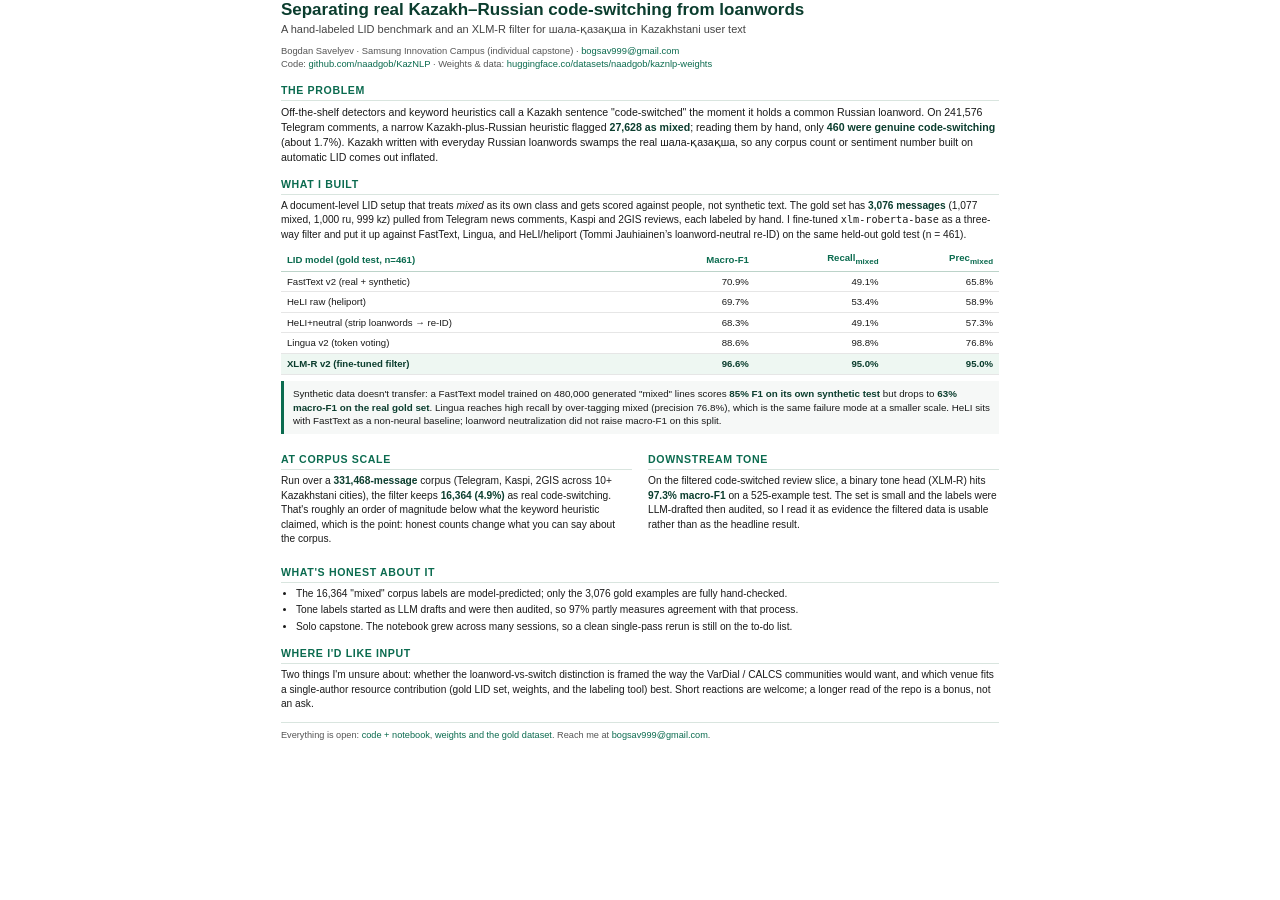
==== docs/outreach/onepager/KazNLP_onepager.html @ 7058fb1e "Add HeLI/heliport LID baseline and sync EN/RU docs. Wire Tommi-style loanword re-ID into main.ipynb " ====
<!DOCTYPE html>
<html lang="en">
<head>
<meta charset="utf-8">
<title>Separating real Kazakh–Russian code-switching from loanwords</title>
<style>
  @page { size: A4; margin: 14mm 15mm; }
  * { box-sizing: border-box; }
  html, body { margin: 0; padding: 0; }
  body {
    font-family: "Segoe UI", "Helvetica Neue", Arial, sans-serif;
    color: #1a1a1a;
    font-size: 10.2px;
    line-height: 1.42;
  }
  .sheet { max-width: 190mm; margin: 0 auto; }
  h1 { font-size: 17px; margin: 0 0 2px; line-height: 1.2; color: #0b3d2e; }
  .sub { font-size: 11px; color: #444; margin: 0 0 6px; }
  .meta { font-size: 9.4px; color: #555; margin: 0 0 10px; }
  .meta a { color: #0b6b4f; text-decoration: none; }
  h2 { font-size: 10.6px; text-transform: uppercase; letter-spacing: .06em;
       color: #0b6b4f; margin: 12px 0 4px; border-bottom: 1px solid #d9e5df; padding-bottom: 2px; }
  p { margin: 0 0 6px; }
  .lead { font-size: 10.6px; }
  strong { color: #0b3d2e; }
  table { width: 100%; border-collapse: collapse; margin: 4px 0 6px; font-size: 9.6px; }
  th, td { padding: 3px 6px; text-align: right; border-bottom: 1px solid #e6e6e6; }
  th:first-child, td:first-child { text-align: left; }
  thead th { color: #0b6b4f; border-bottom: 1px solid #bcd3c9; }
  tr.best td { background: #eef7f2; font-weight: 600; color: #0b3d2e; }
  .callout { background: #f6f8f7; border-left: 3px solid #0b6b4f; padding: 6px 9px; margin: 6px 0; font-size: 9.8px; }
  .cols { display: flex; gap: 16px; }
  .cols > div { flex: 1; }
  ul { margin: 2px 0 6px; padding-left: 15px; }
  li { margin-bottom: 2px; }
  .foot { margin-top: 10px; border-top: 1px solid #d9e5df; padding-top: 6px; font-size: 9.2px; color: #555; }
  .foot a { color: #0b6b4f; text-decoration: none; }
</style>
</head>
<body>
<div class="sheet">

  <h1>Separating real Kazakh–Russian code-switching from loanwords</h1>
  <p class="sub">A hand-labeled LID benchmark and an XLM-R filter for шала-қазақша in Kazakhstani user text</p>
  <p class="meta">
    Bogdan Savelyev · Samsung Innovation Campus (individual capstone) ·
    <a href="mailto:bogsav999@gmail.com">bogsav999@gmail.com</a><br>
    Code: <a href="https://github.com/naadgob/KazNLP">github.com/naadgob/KazNLP</a> ·
    Weights &amp; data: <a href="https://huggingface.co/datasets/naadgob/kaznlp-weights">huggingface.co/datasets/naadgob/kaznlp-weights</a>
  </p>

  <h2>The problem</h2>
  <p class="lead">
    Off-the-shelf detectors and keyword heuristics call a Kazakh sentence "code-switched" the moment it holds a common
    Russian loanword. On 241,576 Telegram comments, a narrow Kazakh-plus-Russian heuristic flagged
    <strong>27,628 as mixed</strong>; reading them by hand, only <strong>460 were genuine code-switching</strong> (about 1.7%).
    Kazakh written with everyday Russian loanwords swamps the real шала-қазақша, so any corpus count or sentiment
    number built on automatic LID comes out inflated.
  </p>

  <h2>What I built</h2>
  <p>
    A document-level LID setup that treats <em>mixed</em> as its own class and gets scored against people, not synthetic text.
    The gold set has <strong>3,076 messages</strong> (1,077 mixed, 1,000 ru, 999 kz) pulled from Telegram news comments,
    Kaspi and 2GIS reviews, each labeled by hand. I fine-tuned <code>xlm-roberta-base</code> as a three-way filter and put it
    up against FastText, Lingua, and HeLI/heliport (Tommi Jauhiainen’s loanword-neutral re-ID) on the same held-out gold test (n = 461).
  </p>

  <table>
    <thead>
      <tr><th>LID model (gold test, n=461)</th><th>Macro-F1</th><th>Recall<sub>mixed</sub></th><th>Prec<sub>mixed</sub></th></tr>
    </thead>
    <tbody>
      <tr><td>FastText v2 (real + synthetic)</td><td>70.9%</td><td>49.1%</td><td>65.8%</td></tr>
      <tr><td>HeLI raw (heliport)</td><td>69.7%</td><td>53.4%</td><td>58.9%</td></tr>
      <tr><td>HeLI+neutral (strip loanwords → re-ID)</td><td>68.3%</td><td>49.1%</td><td>57.3%</td></tr>
      <tr><td>Lingua v2 (token voting)</td><td>88.6%</td><td>98.8%</td><td>76.8%</td></tr>
      <tr class="best"><td>XLM-R v2 (fine-tuned filter)</td><td>96.6%</td><td>95.0%</td><td>95.0%</td></tr>
    </tbody>
  </table>

  <div class="callout">
    Synthetic data doesn't transfer: a FastText model trained on 480,000 generated "mixed" lines scores
    <strong>85% F1 on its own synthetic test</strong> but drops to <strong>63% macro-F1 on the real gold set</strong>.
    Lingua reaches high recall by over-tagging mixed (precision 76.8%), which is the same failure mode at a smaller scale.
    HeLI sits with FastText as a non-neural baseline; loanword neutralization did not raise macro-F1 on this split.
  </div>

  <div class="cols">
    <div>
      <h2>At corpus scale</h2>
      <p>
        Run over a <strong>331,468-message</strong> corpus (Telegram, Kaspi, 2GIS across 10+ Kazakhstani cities), the filter
        keeps <strong>16,364 (4.9%)</strong> as real code-switching. That's roughly an order of magnitude below what the
        keyword heuristic claimed, which is the point: honest counts change what you can say about the corpus.
      </p>
    </div>
    <div>
      <h2>Downstream tone</h2>
      <p>
        On the filtered code-switched review slice, a binary tone head (XLM-R) hits <strong>97.3% macro-F1</strong> on a
        525-example test. The set is small and the labels were LLM-drafted then audited, so I read it as evidence the
        filtered data is usable rather than as the headline result.
      </p>
    </div>
  </div>

  <h2>What's honest about it</h2>
  <ul>
    <li>The 16,364 "mixed" corpus labels are model-predicted; only the 3,076 gold examples are fully hand-checked.</li>
    <li>Tone labels started as LLM drafts and were then audited, so 97% partly measures agreement with that process.</li>
    <li>Solo capstone. The notebook grew across many sessions, so a clean single-pass rerun is still on the to-do list.</li>
  </ul>

  <h2>Where I'd like input</h2>
  <p>
    Two things I'm unsure about: whether the loanword-vs-switch distinction is framed the way the VarDial / CALCS
    communities would want, and which venue fits a single-author resource contribution (gold LID set, weights, and the
    labeling tool) best. Short reactions are welcome; a longer read of the repo is a bonus, not an ask.
  </p>

  <div class="foot">
    Everything is open: <a href="https://github.com/naadgob/KazNLP">code + notebook</a>,
    <a href="https://huggingface.co/datasets/naadgob/kaznlp-weights">weights and the gold dataset</a>.
    Reach me at <a href="mailto:bogsav999@gmail.com">bogsav999@gmail.com</a>.
  </div>

</div>
</body>
</html>
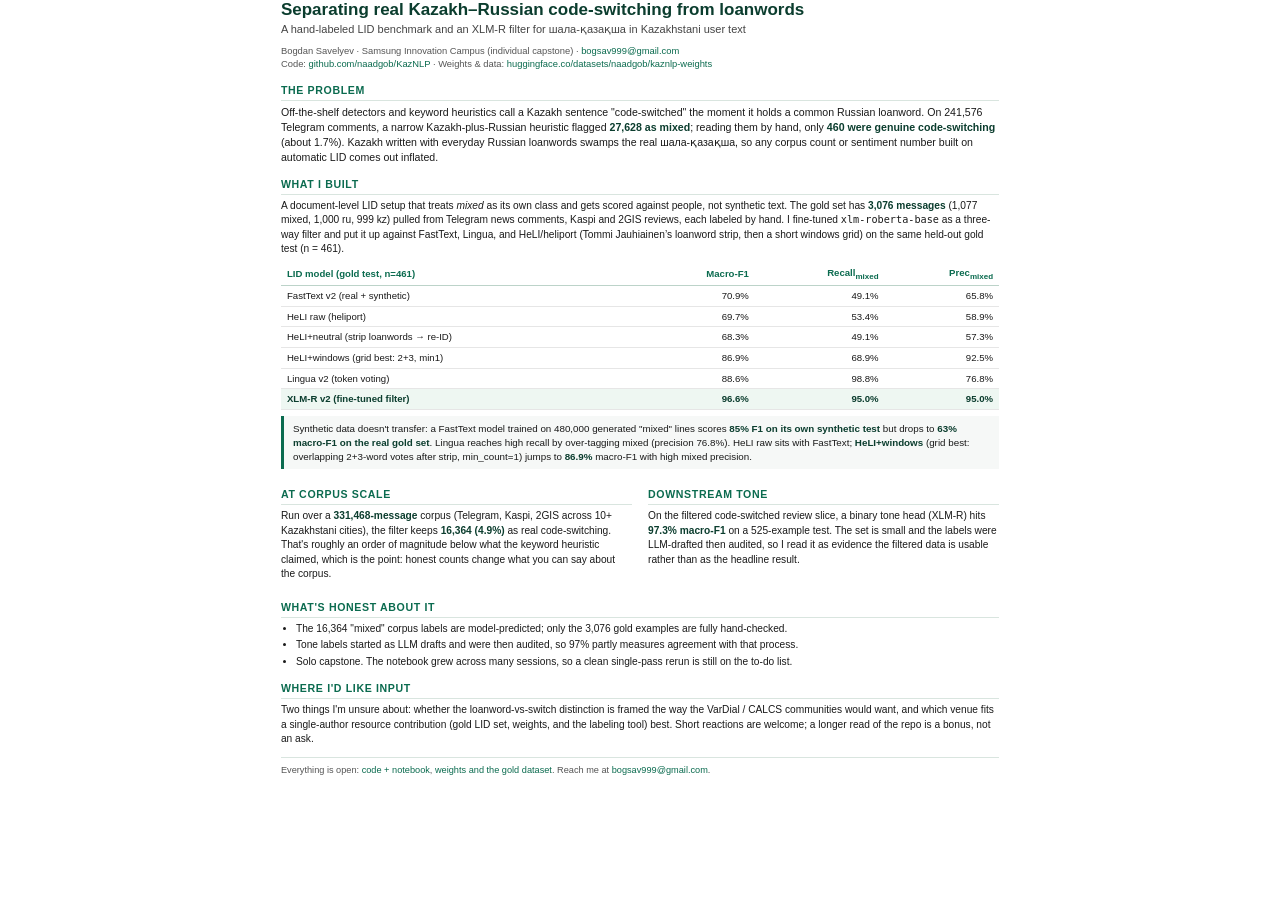
==== commit 1ca62cb3: "Add HeLI+windows grid search and sync EN/RU docs. Tommi asked to tune window params on the data; bes" ====
--- a/docs/outreach/onepager/KazNLP_onepager.html
+++ b/docs/outreach/onepager/KazNLP_onepager.html
@@ -63,7 +63,7 @@
     A document-level LID setup that treats <em>mixed</em> as its own class and gets scored against people, not synthetic text.
     The gold set has <strong>3,076 messages</strong> (1,077 mixed, 1,000 ru, 999 kz) pulled from Telegram news comments,
     Kaspi and 2GIS reviews, each labeled by hand. I fine-tuned <code>xlm-roberta-base</code> as a three-way filter and put it
-    up against FastText, Lingua, and HeLI/heliport (Tommi Jauhiainen’s loanword-neutral re-ID) on the same held-out gold test (n = 461).
+    up against FastText, Lingua, and HeLI/heliport (Tommi Jauhiainen’s loanword strip, then a short windows grid) on the same held-out gold test (n = 461).
   </p>
 
   <table>
@@ -74,6 +74,7 @@
       <tr><td>FastText v2 (real + synthetic)</td><td>70.9%</td><td>49.1%</td><td>65.8%</td></tr>
       <tr><td>HeLI raw (heliport)</td><td>69.7%</td><td>53.4%</td><td>58.9%</td></tr>
       <tr><td>HeLI+neutral (strip loanwords → re-ID)</td><td>68.3%</td><td>49.1%</td><td>57.3%</td></tr>
+      <tr><td>HeLI+windows (grid best: 2+3, min1)</td><td>86.9%</td><td>68.9%</td><td>92.5%</td></tr>
       <tr><td>Lingua v2 (token voting)</td><td>88.6%</td><td>98.8%</td><td>76.8%</td></tr>
       <tr class="best"><td>XLM-R v2 (fine-tuned filter)</td><td>96.6%</td><td>95.0%</td><td>95.0%</td></tr>
     </tbody>
@@ -82,8 +83,8 @@
   <div class="callout">
     Synthetic data doesn't transfer: a FastText model trained on 480,000 generated "mixed" lines scores
     <strong>85% F1 on its own synthetic test</strong> but drops to <strong>63% macro-F1 on the real gold set</strong>.
-    Lingua reaches high recall by over-tagging mixed (precision 76.8%), which is the same failure mode at a smaller scale.
-    HeLI sits with FastText as a non-neural baseline; loanword neutralization did not raise macro-F1 on this split.
+    Lingua reaches high recall by over-tagging mixed (precision 76.8%). HeLI raw sits with FastText;
+    <strong>HeLI+windows</strong> (grid best: overlapping 2+3-word votes after strip, min_count=1) jumps to <strong>86.9%</strong> macro-F1 with high mixed precision.
   </div>
 
   <div class="cols">
